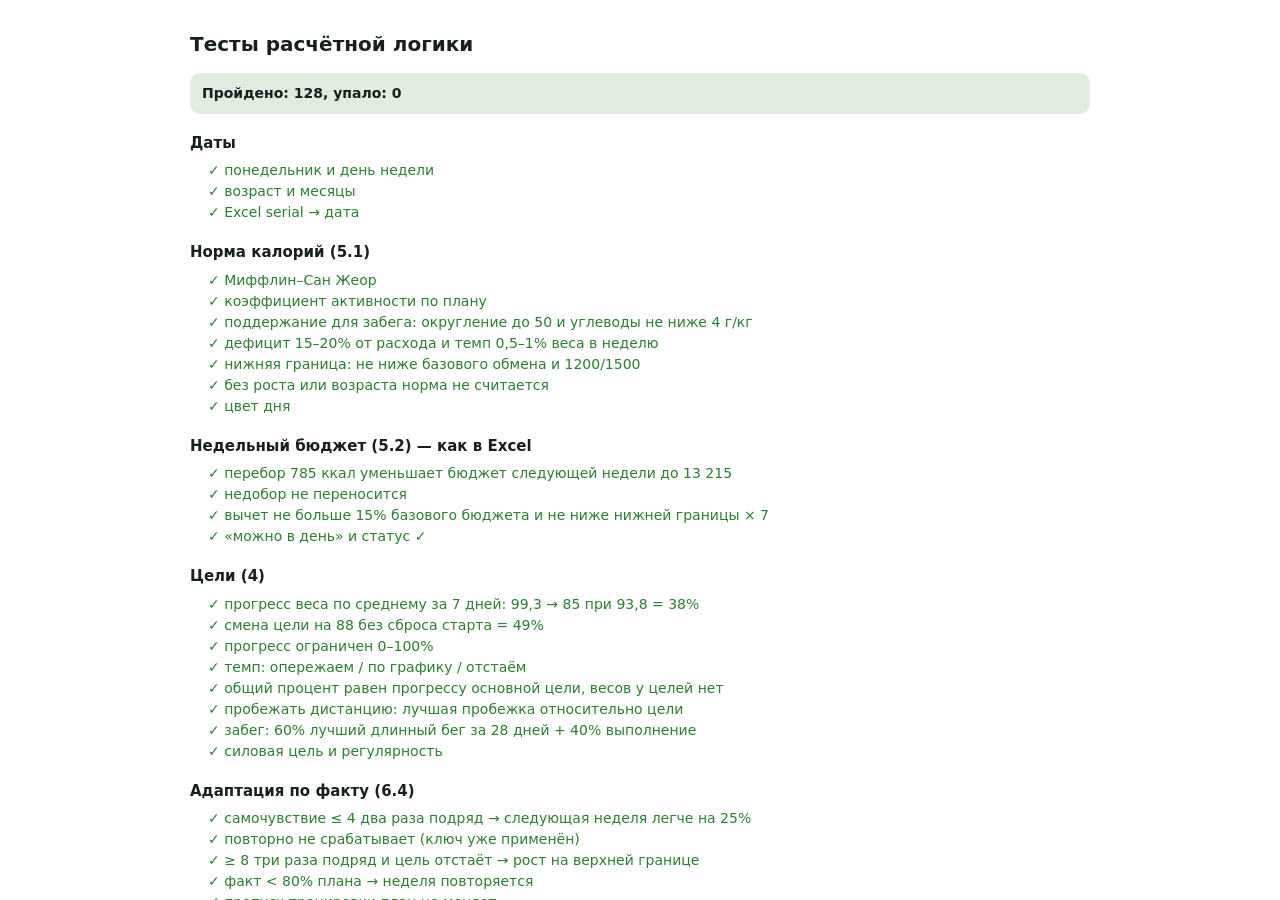
==== tests/index.html @ fe07c615 "Дневник здоровья: PWA для питания, тренировок и целей Статическое приложение (HTML + JS, без сборки)" ====
<!doctype html>
<html lang="ru">
  <head>
    <meta charset="utf-8" />
    <meta name="viewport" content="width=device-width, initial-scale=1" />
    <title>Тесты</title>
    <style>
      :root { --bg: #fff; --text: #17201c; --ok: #2e7d32; --fail: #b3261e; --muted: #5d6b65; color-scheme: light; }
      @media (prefers-color-scheme: dark) { :root { --bg: #0f1412; --text: #e6ece9; --ok: #7ccf80; --fail: #f2867d; --muted: #97a59f; color-scheme: dark; } }
      body { background: var(--bg); color: var(--text); font: 14px/1.5 system-ui, sans-serif; margin: 0 auto; padding: 16px; max-width: 900px; }
      h1 { font-size: 20px; } h2 { font-size: 15px; margin: 18px 0 6px; }
      ul { margin: 0; padding-left: 18px; list-style: none; }
      .ok { color: var(--ok); } .fail { color: var(--fail); font-weight: 600; }
      .err { color: var(--muted); font-weight: 400; font-size: 13px; }
      .summary { padding: 10px 12px; border-radius: 10px; font-weight: 700; }
      .summary.good { background: color-mix(in srgb, var(--ok) 15%, transparent); }
      .summary.bad { background: color-mix(in srgb, var(--fail) 15%, transparent); }
    </style>
  </head>
  <body>
    <h1>Тесты расчётной логики</h1>
    <div id="out">Выполняю…</div>

    <script src="../js/core/ns.js"></script>
    <script src="../js/core/dates.js"></script>
    <script src="../js/core/sha256.js"></script>
    <script src="../js/domain/exercises.js"></script>
    <script src="../js/domain/fitness.js"></script>
    <script src="../js/domain/nutrition.js"></script>
    <script src="../js/domain/budget.js"></script>
    <script src="../js/domain/goals/registry.js"></script>
    <script src="../js/domain/goals/weight.js"></script>
    <script src="../js/domain/goals/race.js"></script>
    <script src="../js/domain/goals/strength.js"></script>
    <script src="../js/domain/goals/consistency.js"></script>
    <script src="../js/domain/goals/measurement.js"></script>
    <script src="../js/domain/goals/run-distance.js"></script>
    <script src="../js/domain/goals/scenario.js"></script>
    <script src="../js/domain/goals/safety.js"></script>
    <script src="../js/domain/plan.js"></script>
    <script src="../js/domain/adapt.js"></script>
    <script src="../js/domain/recommendations.js"></script>
    <script src="../js/domain/aggregate.js"></script>
    <script src="../js/domain/upcoming.js"></script>
    <script src="../js/ai/provider.js"></script>
    <script src="../js/data/db.js"></script>
    <script src="../js/data/seed.js"></script>
    <script src="../js/services/context.js"></script>
    <script src="../js/services/nutrition-svc.js"></script>
    <script src="../js/services/goals-svc.js"></script>
    <script src="../js/services/plan-svc.js"></script>
    <script src="../js/services/photos-svc.js"></script>
    <script src="../js/services/onboarding-svc.js"></script>
    <script src="../js/sync/supabase.js"></script>
    <script src="../js/sync/sync.js"></script>
    <script src="../js/import/xlsx.js"></script>
    <script src="../js/import/xlsx-import.js"></script>

    <script src="runner.js"></script>
    <script src="domain.test.js"></script>
    <script src="plan.test.js"></script>
    <script src="services.test.js"></script>
    <script src="import.test.js"></script>
    <script src="photos.test.js"></script>
    <script src="onboarding.test.js"></script>
    <script src="sync.test.js"></script>
    <script>
      runTests();
    </script>
  </body>
</html>
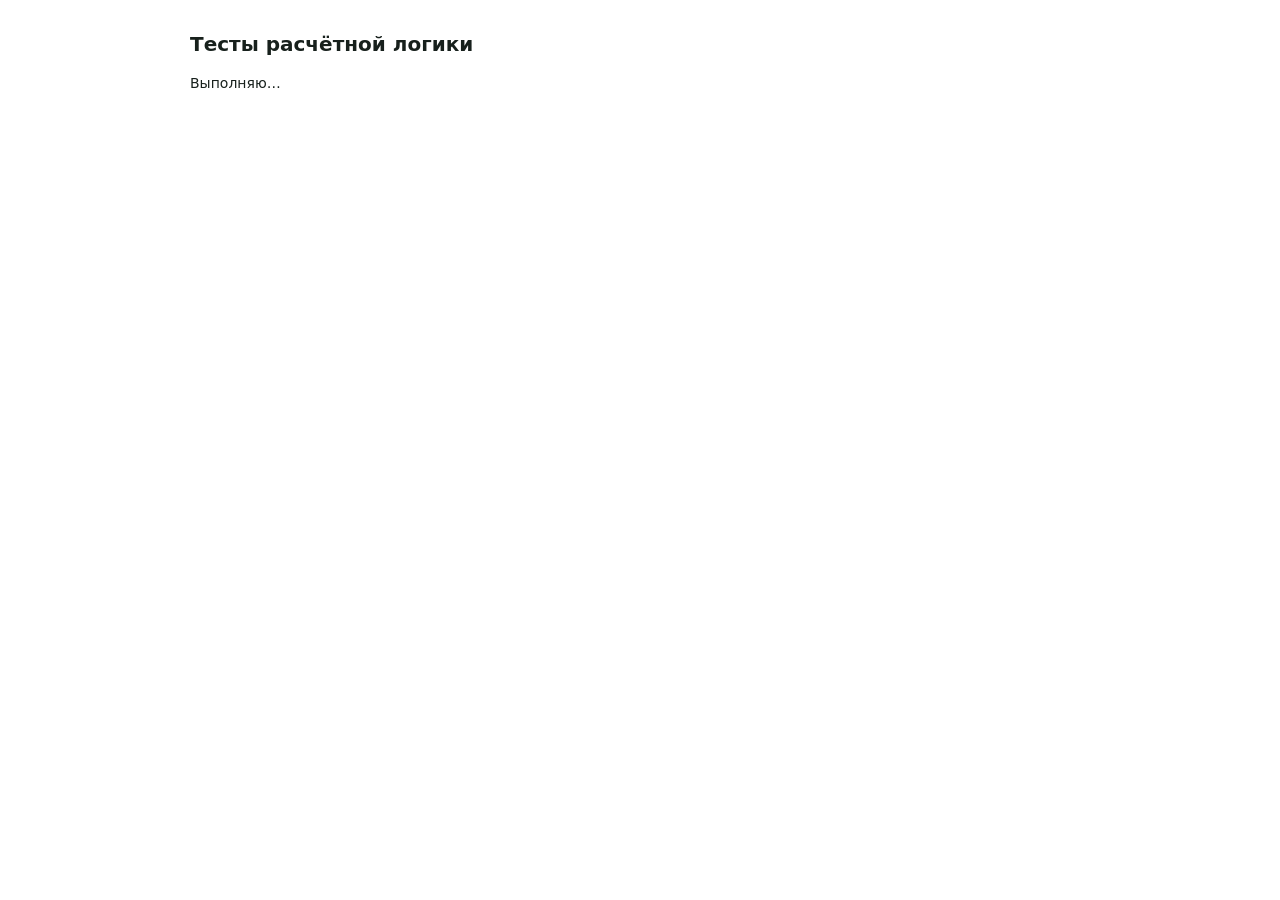
==== commit 8ddaf4ea: "Начать тренировку: галочки, ощущения, прогрессия весов; убраны медицинские вопросы Co-Authored-By: C" ====
--- a/tests/index.html
+++ b/tests/index.html
@@ -42,6 +42,7 @@
     <script src="../js/domain/recommendations.js"></script>
     <script src="../js/domain/aggregate.js"></script>
     <script src="../js/domain/upcoming.js"></script>
+    <script src="../js/domain/progress.js"></script>
     <script src="../js/ai/provider.js"></script>
     <script src="../js/data/db.js"></script>
     <script src="../js/data/seed.js"></script>
@@ -51,6 +52,7 @@
     <script src="../js/services/plan-svc.js"></script>
     <script src="../js/services/photos-svc.js"></script>
     <script src="../js/services/onboarding-svc.js"></script>
+    <script src="../js/services/workout-svc.js"></script>
     <script src="../js/sync/supabase.js"></script>
     <script src="../js/sync/sync.js"></script>
     <script src="../js/import/xlsx.js"></script>
@@ -64,6 +66,7 @@
     <script src="photos.test.js"></script>
     <script src="onboarding.test.js"></script>
     <script src="sync.test.js"></script>
+    <script src="workout.test.js"></script>
     <script>
       runTests();
     </script>
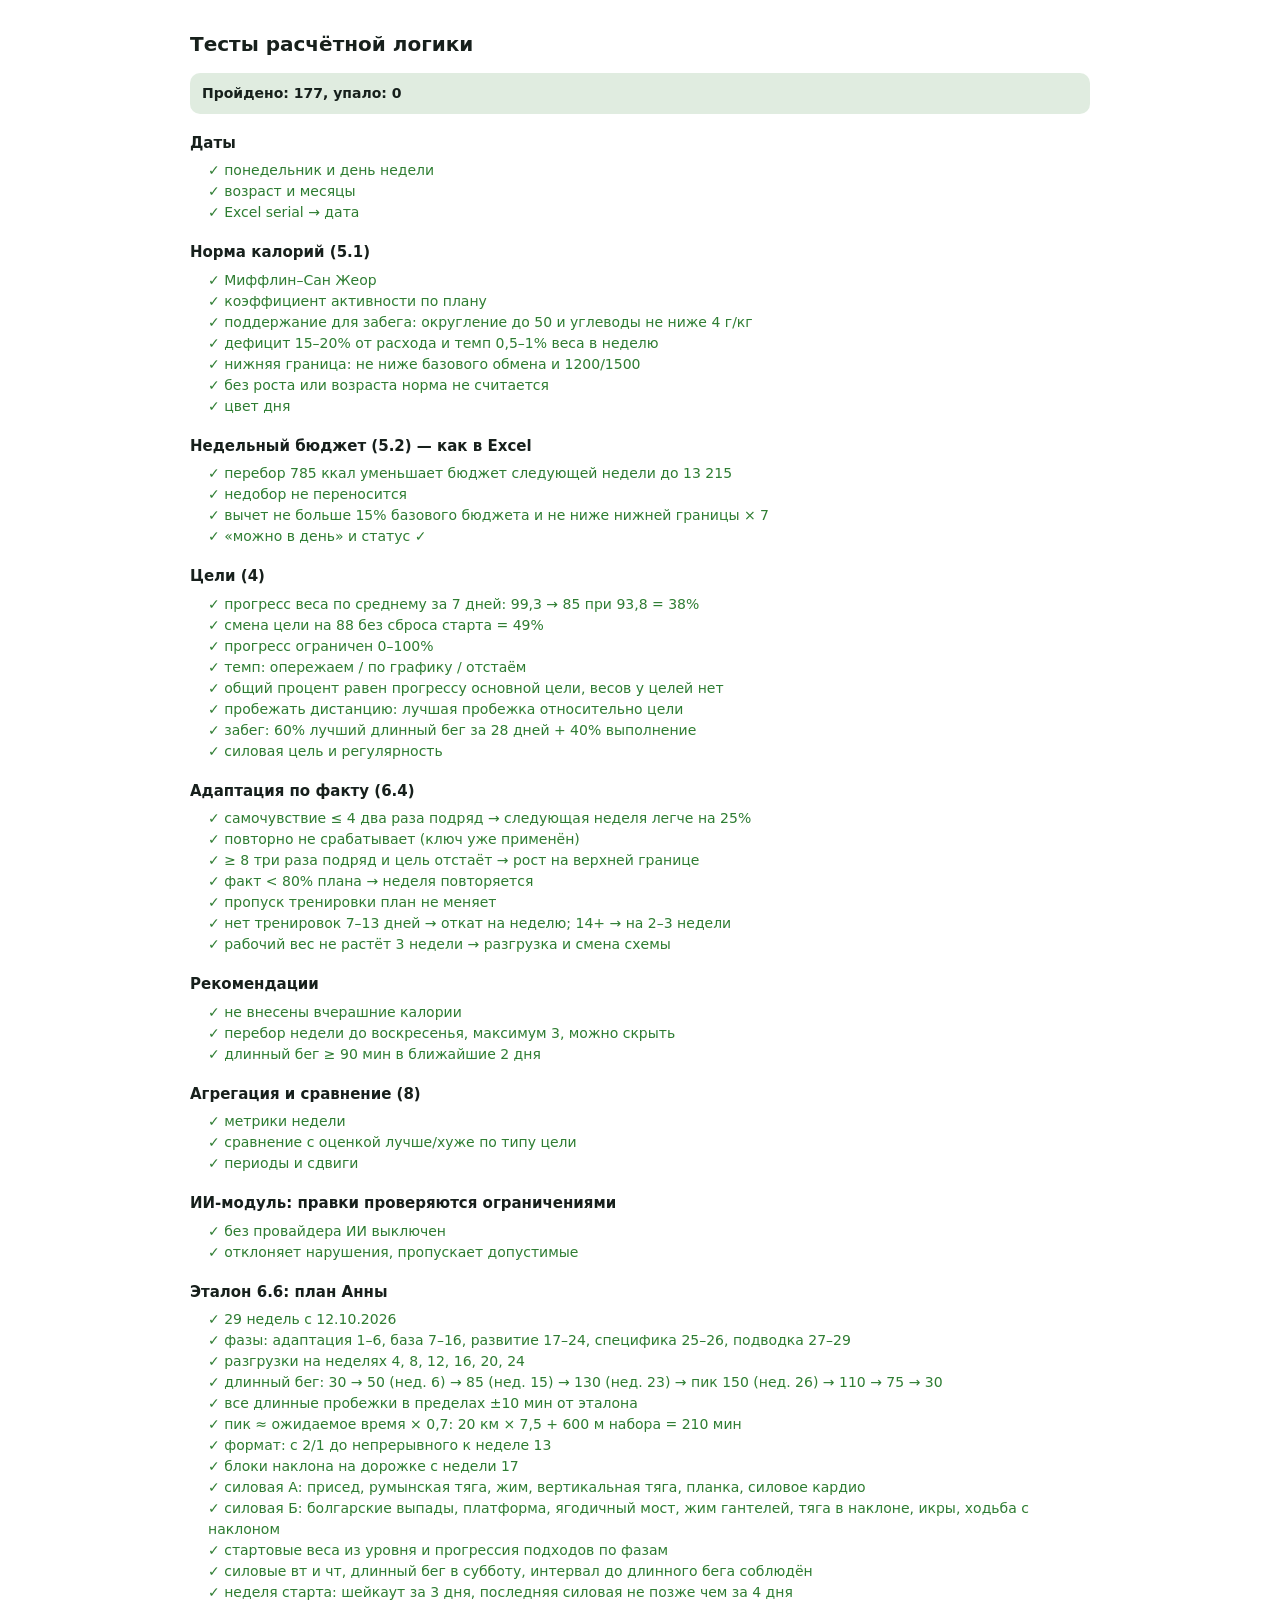
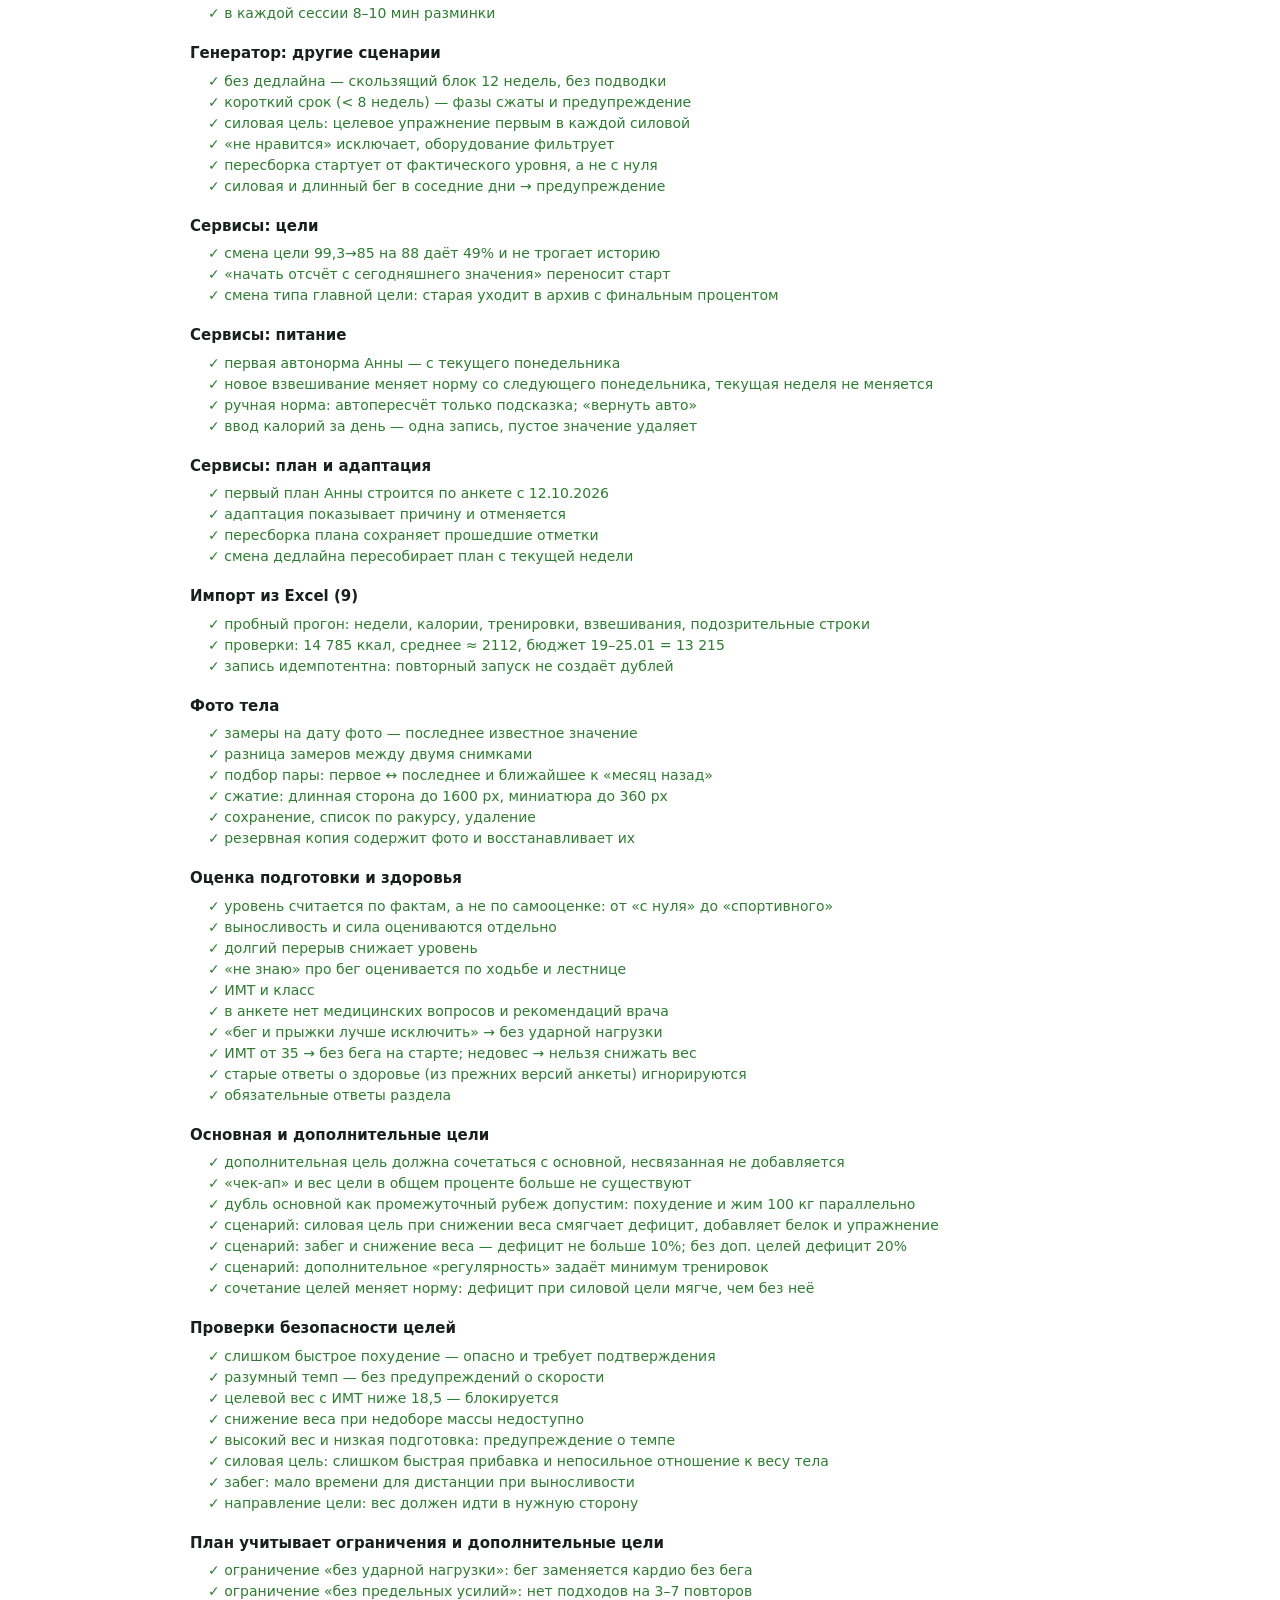
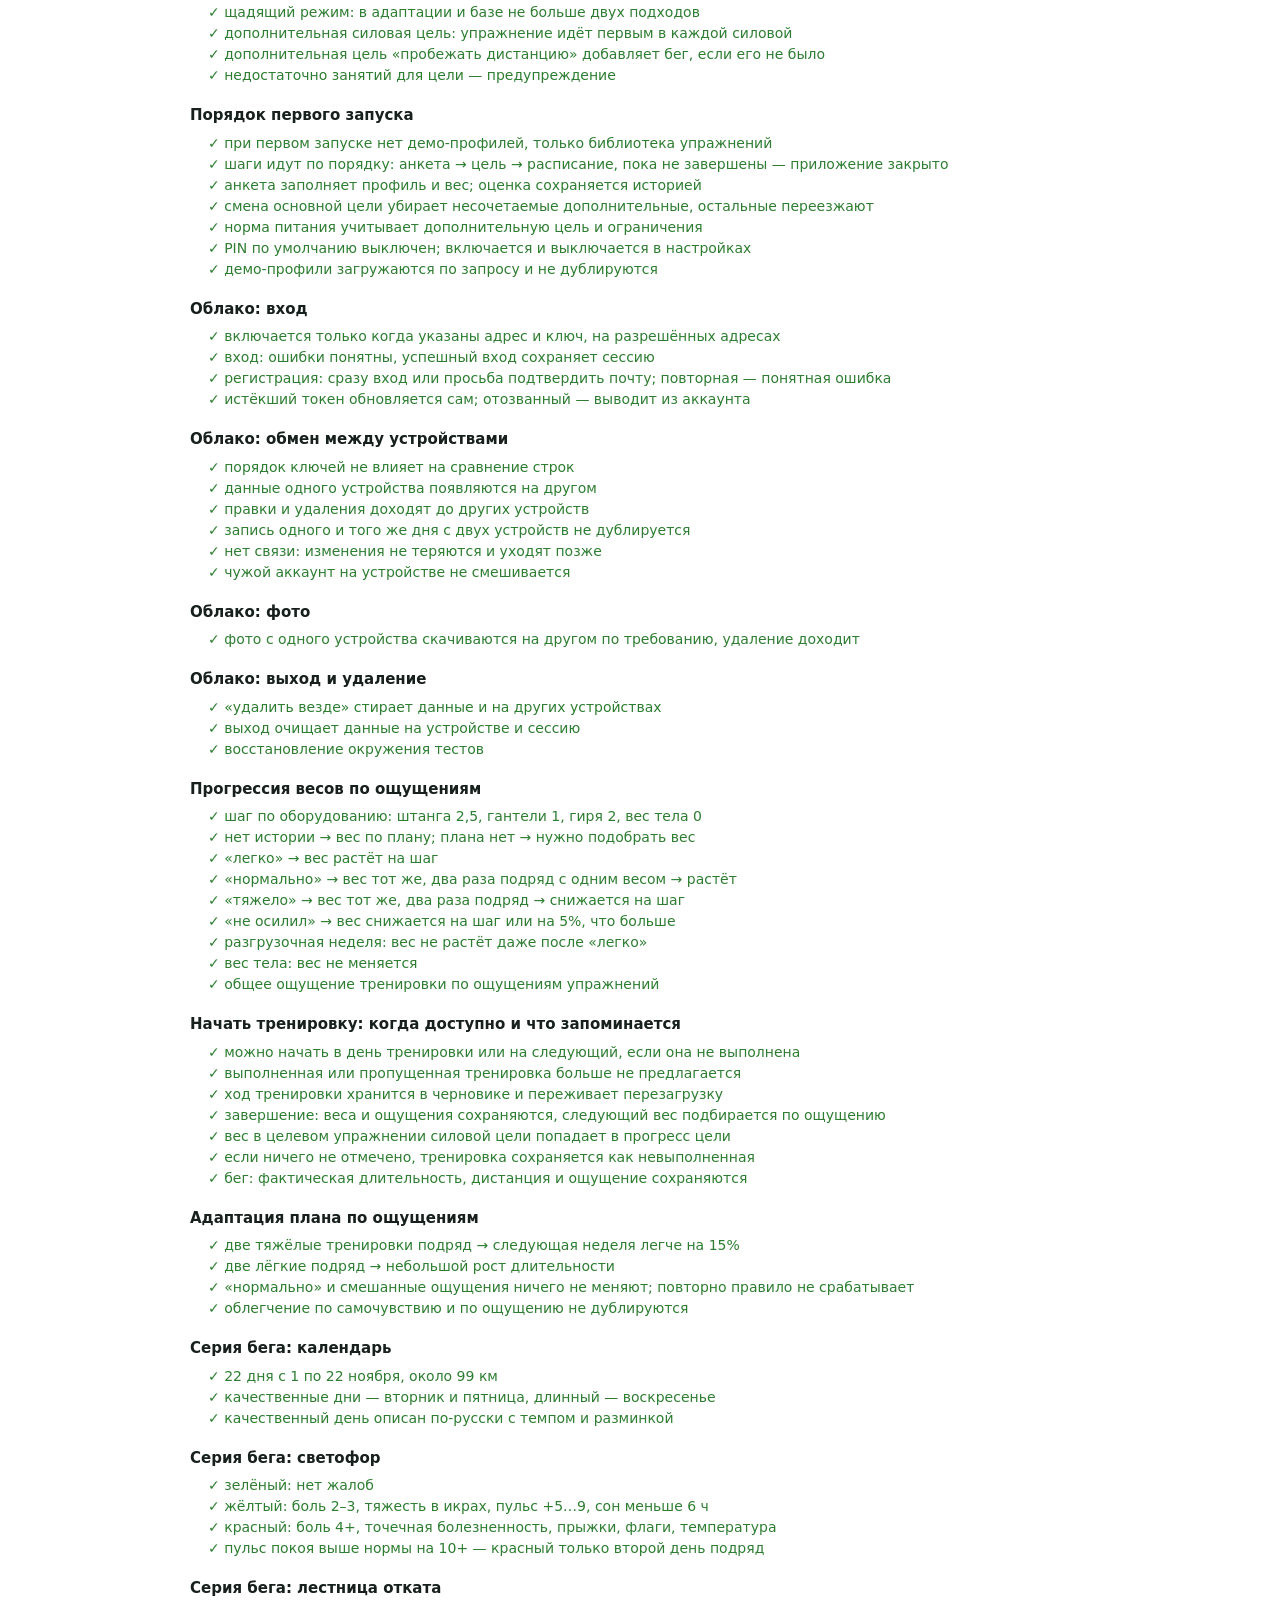
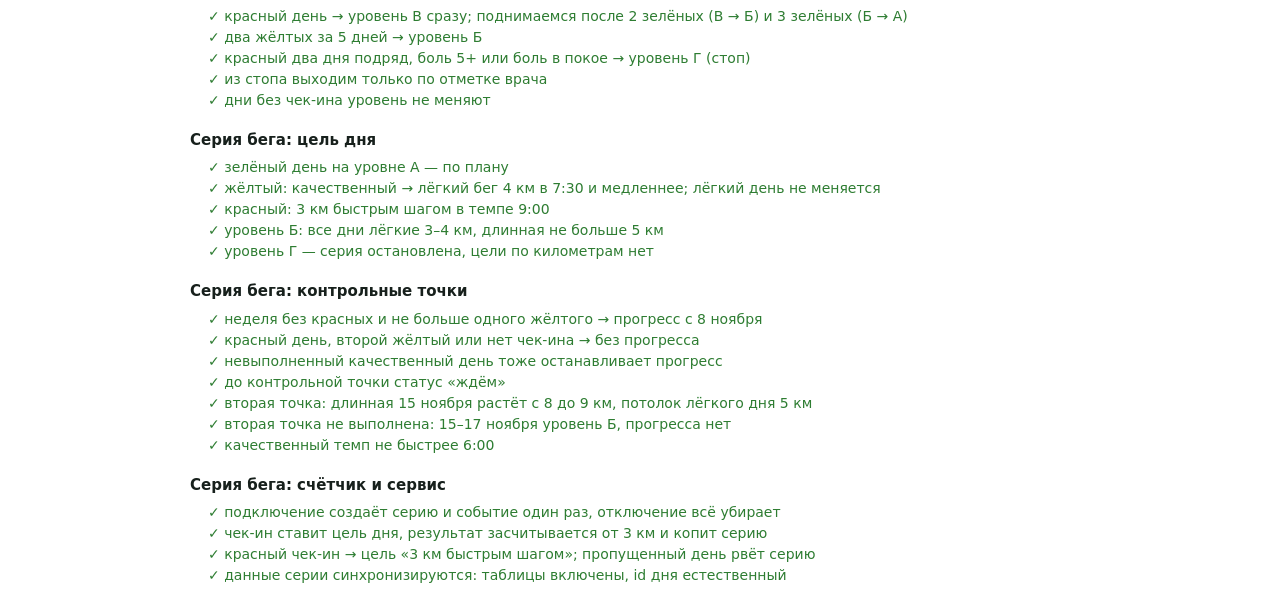
==== commit 8b1e8824: "Серия бега на 22 дня: чек-ин, светофор, лестница отката, факт пробежки, контрольные точки Co-Authore" ====
--- a/tests/index.html
+++ b/tests/index.html
@@ -43,6 +43,7 @@
     <script src="../js/domain/aggregate.js"></script>
     <script src="../js/domain/upcoming.js"></script>
     <script src="../js/domain/progress.js"></script>
+    <script src="../js/domain/streak.js"></script>
     <script src="../js/ai/provider.js"></script>
     <script src="../js/data/db.js"></script>
     <script src="../js/data/seed.js"></script>
@@ -53,6 +54,7 @@
     <script src="../js/services/photos-svc.js"></script>
     <script src="../js/services/onboarding-svc.js"></script>
     <script src="../js/services/workout-svc.js"></script>
+    <script src="../js/services/streak-svc.js"></script>
     <script src="../js/sync/supabase.js"></script>
     <script src="../js/sync/sync.js"></script>
     <script src="../js/import/xlsx.js"></script>
@@ -67,6 +69,7 @@
     <script src="onboarding.test.js"></script>
     <script src="sync.test.js"></script>
     <script src="workout.test.js"></script>
+    <script src="streak.test.js"></script>
     <script>
       runTests();
     </script>
